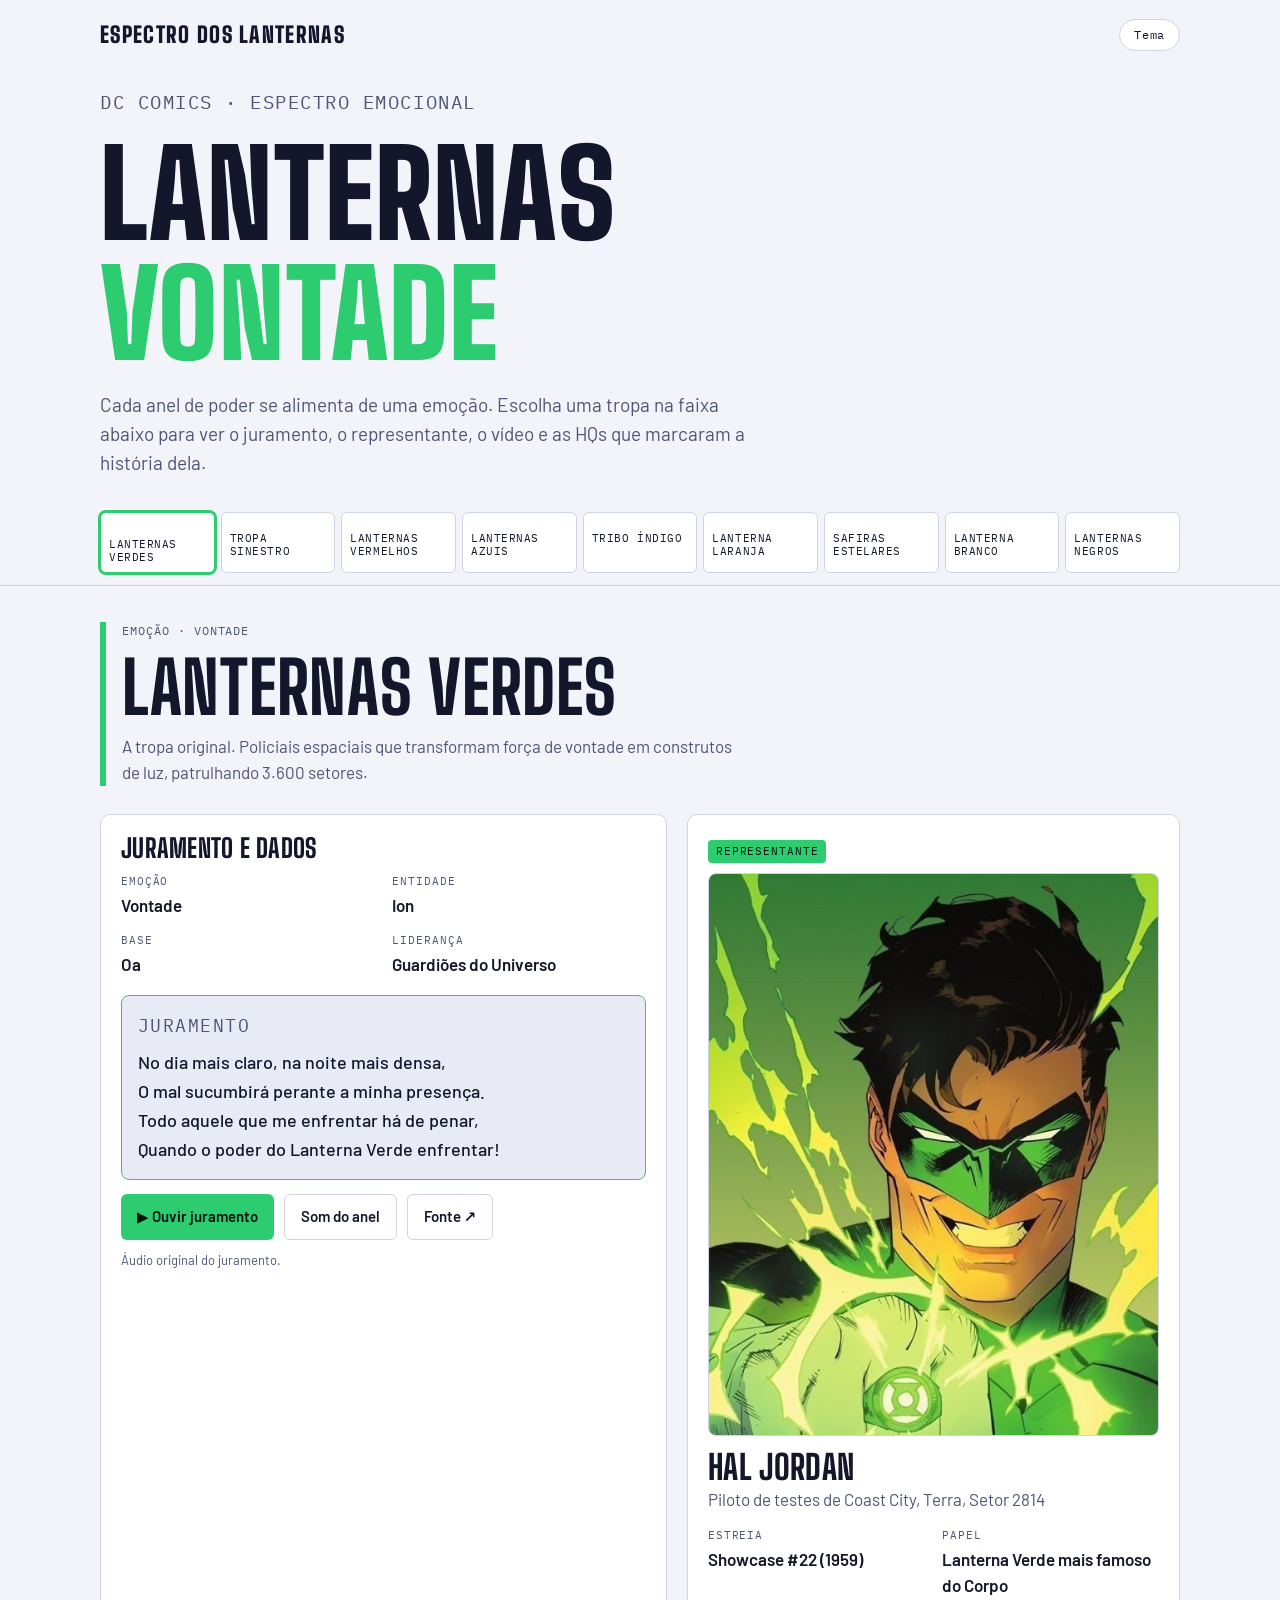
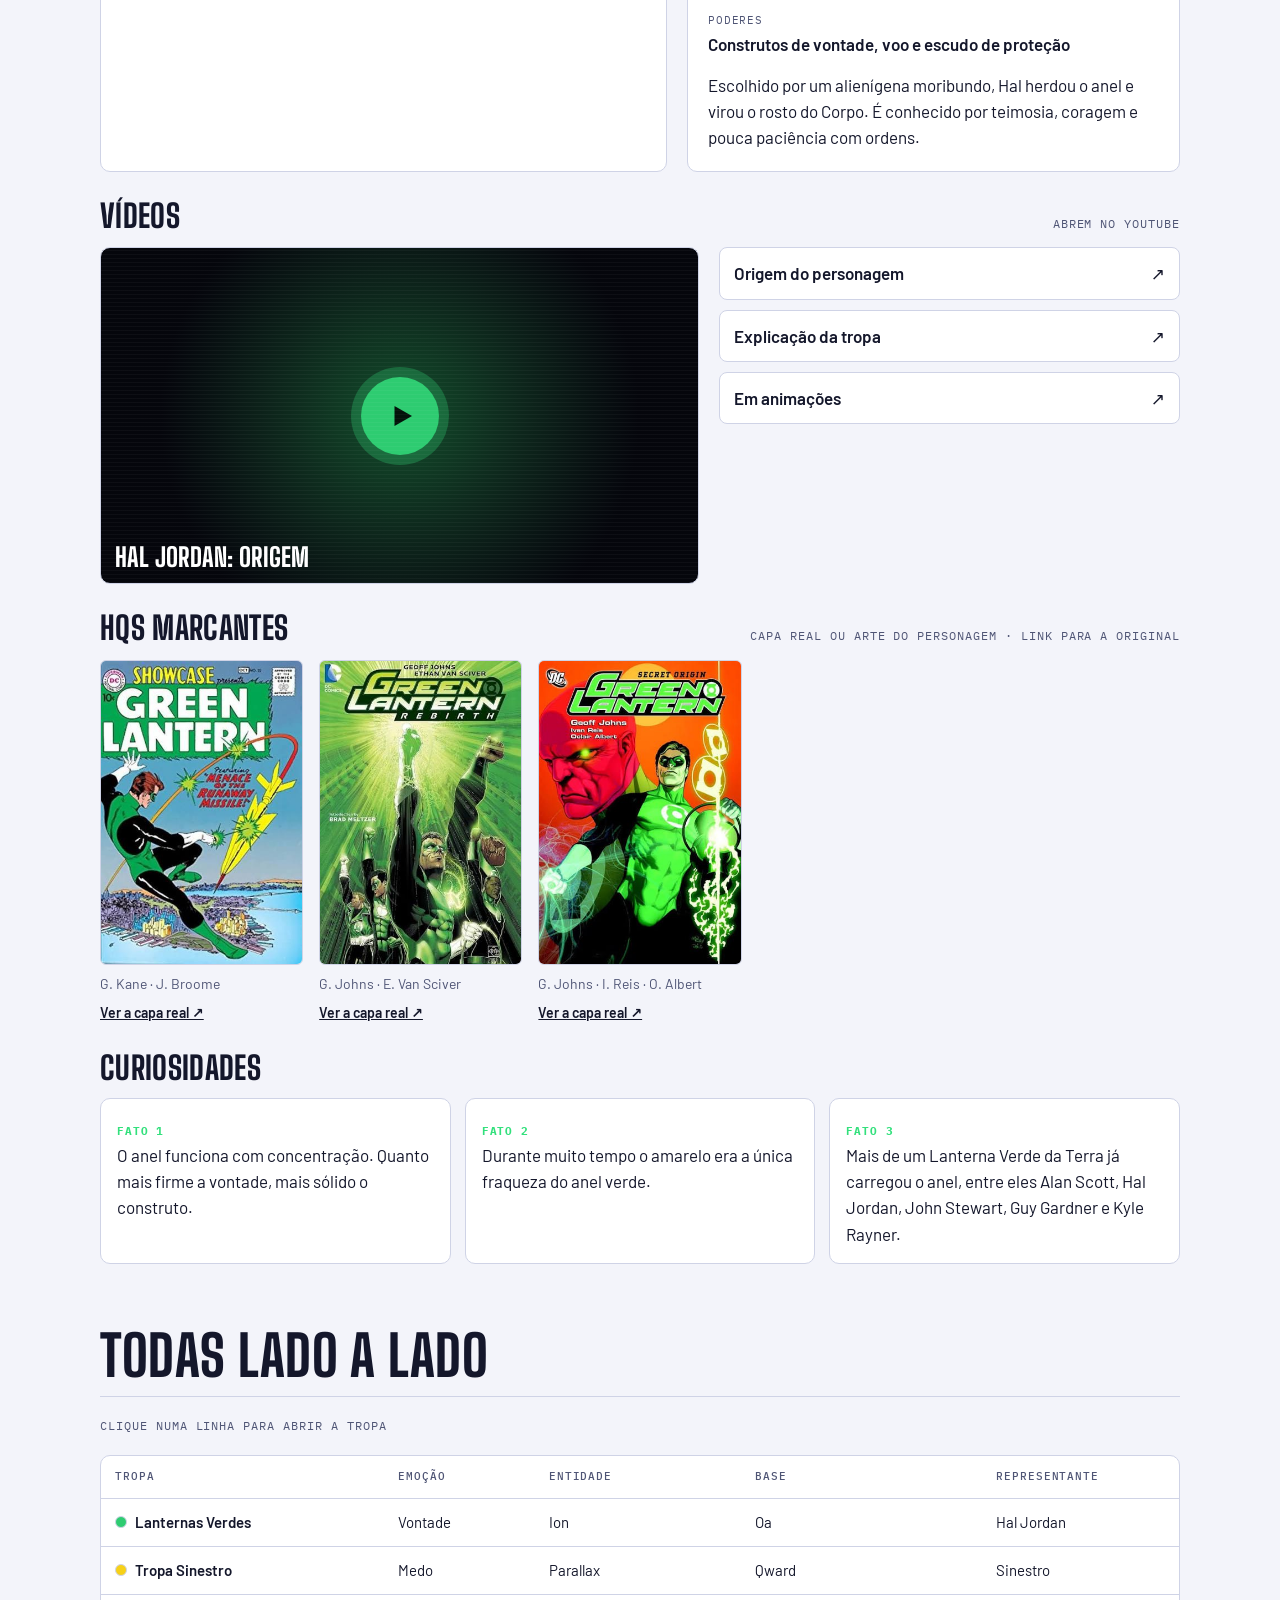
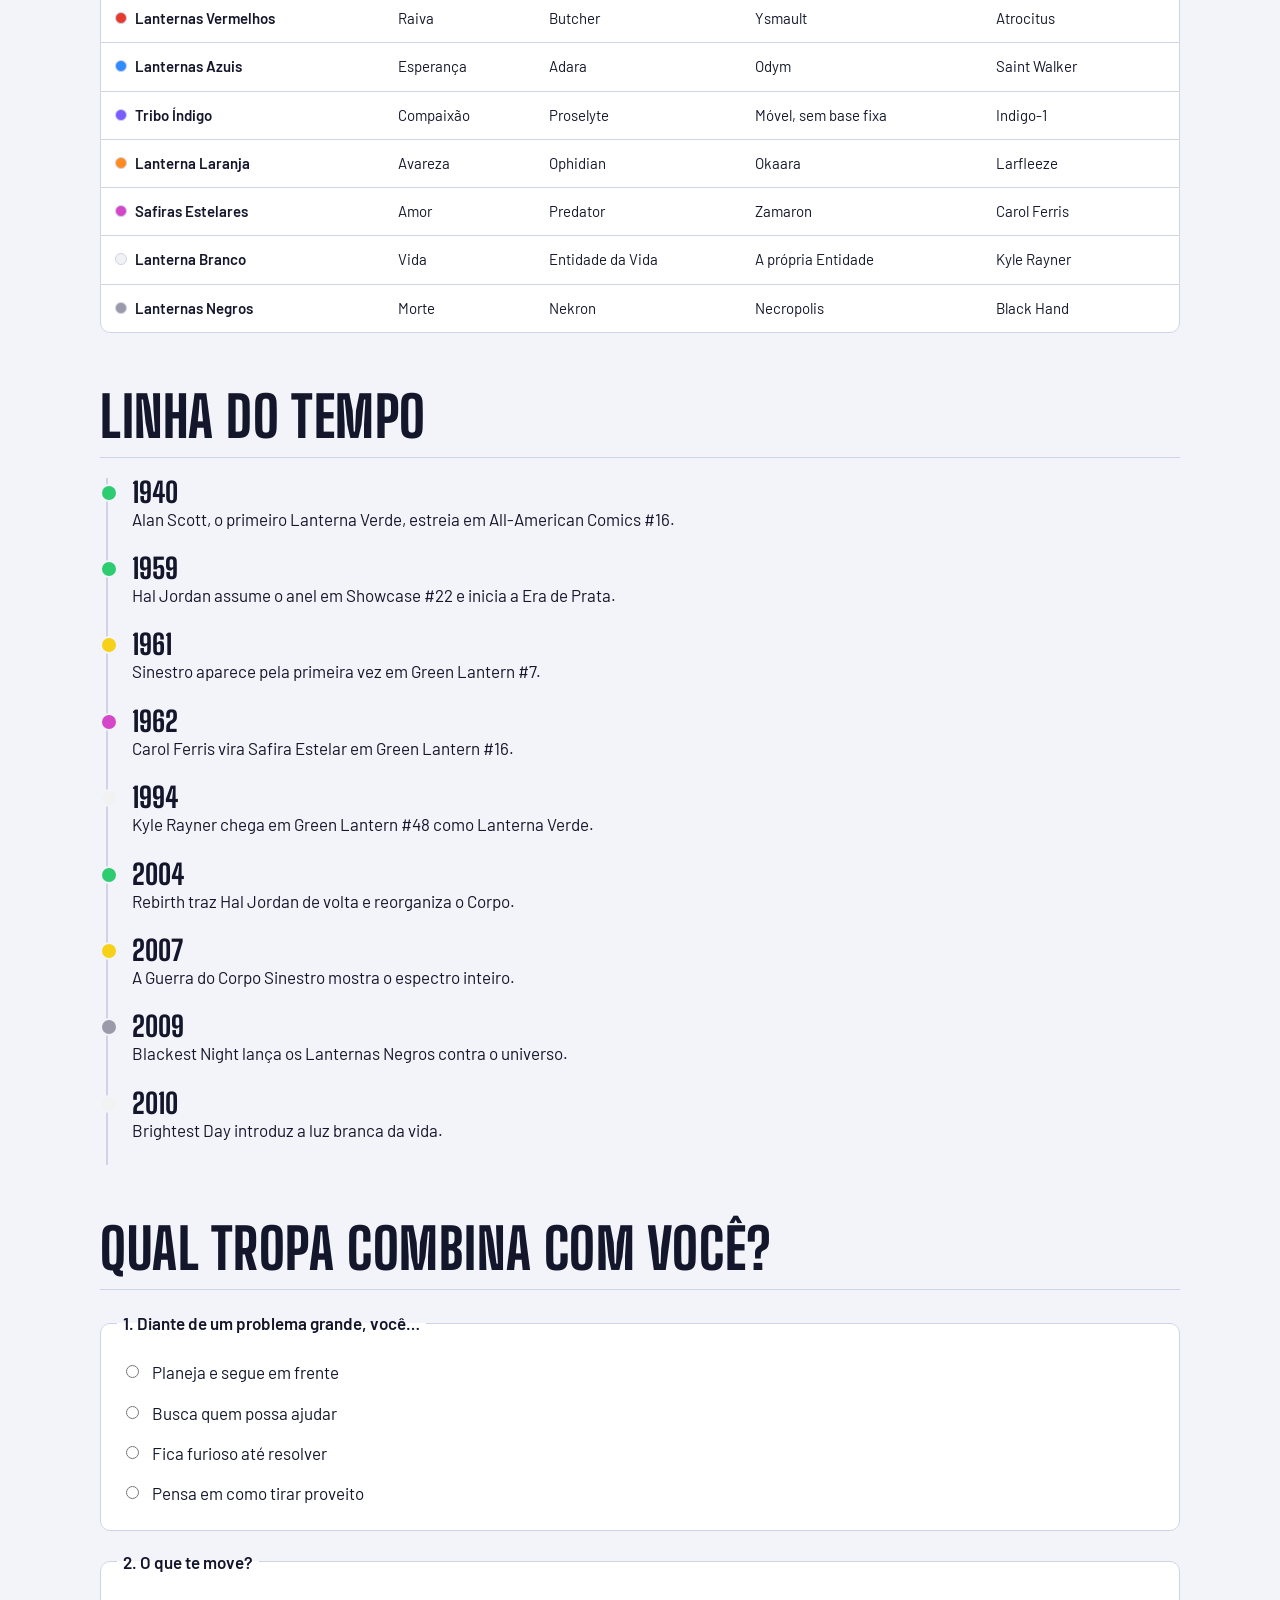
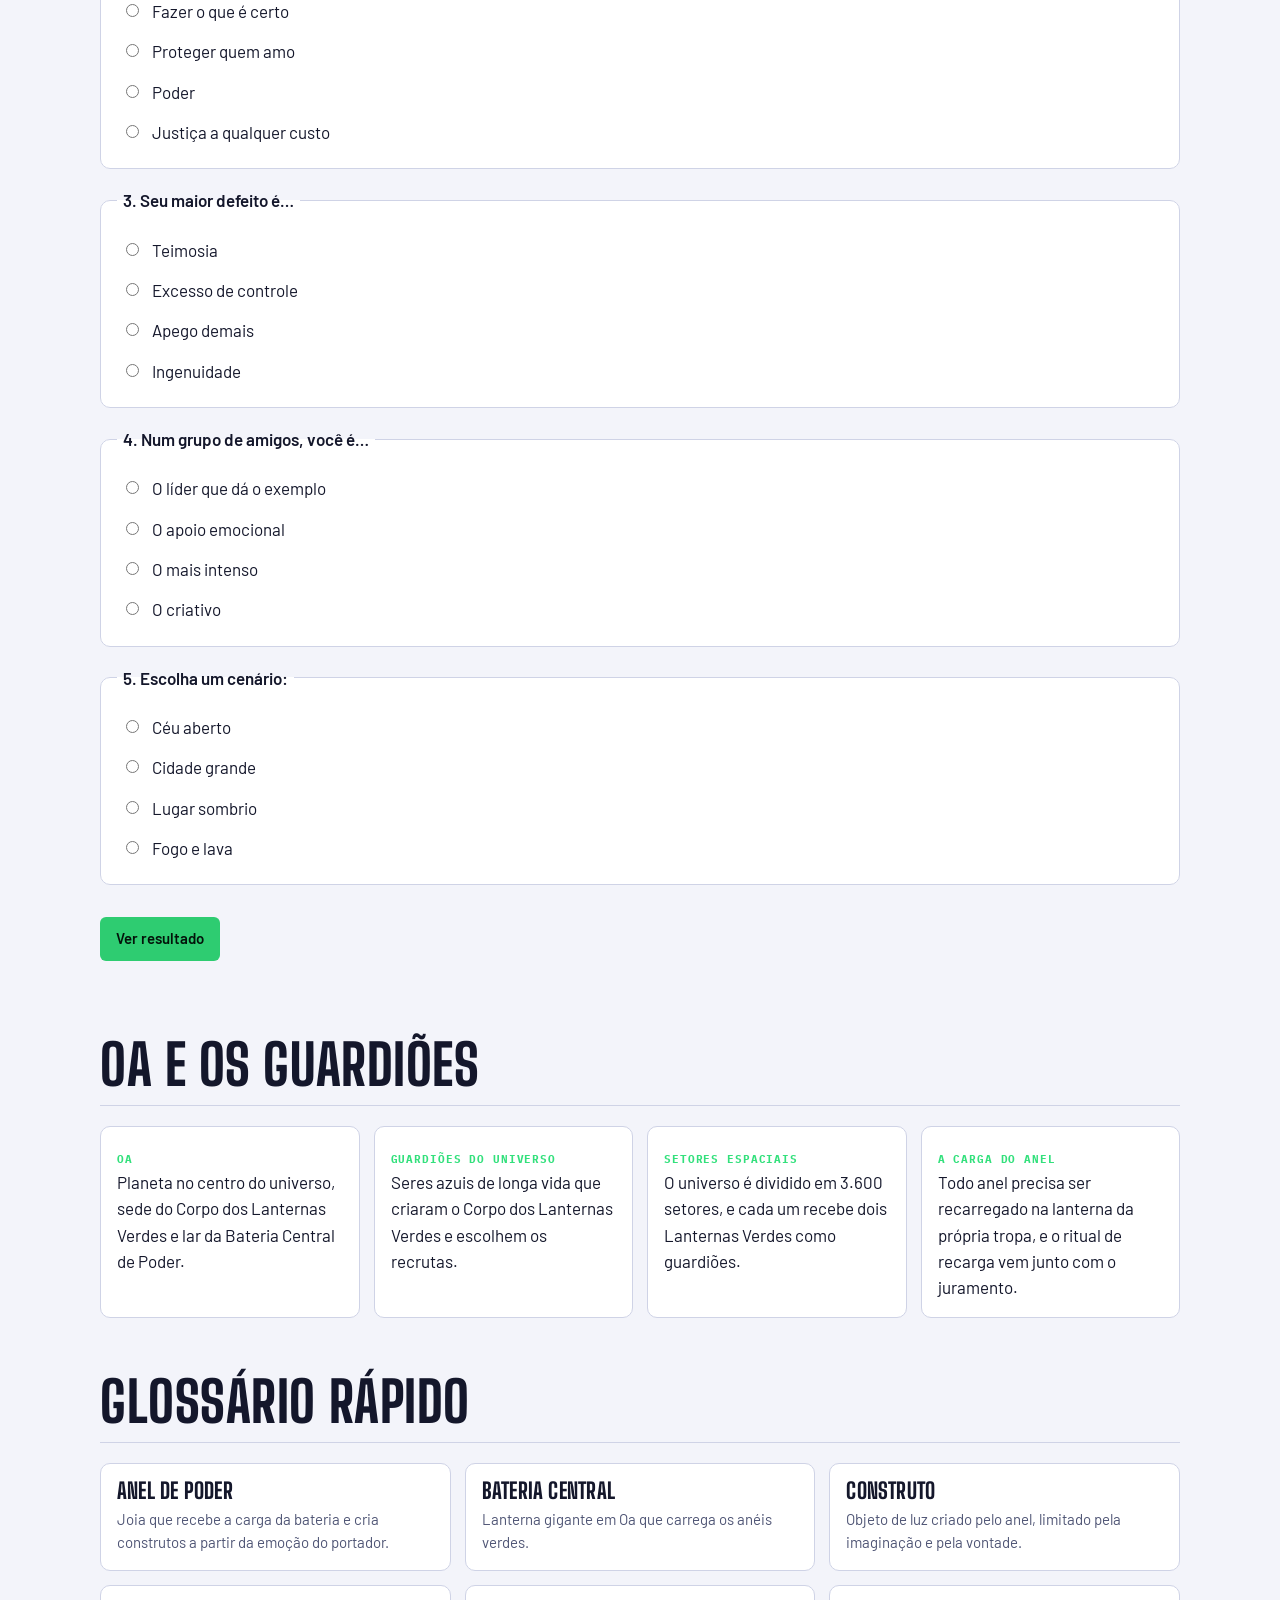
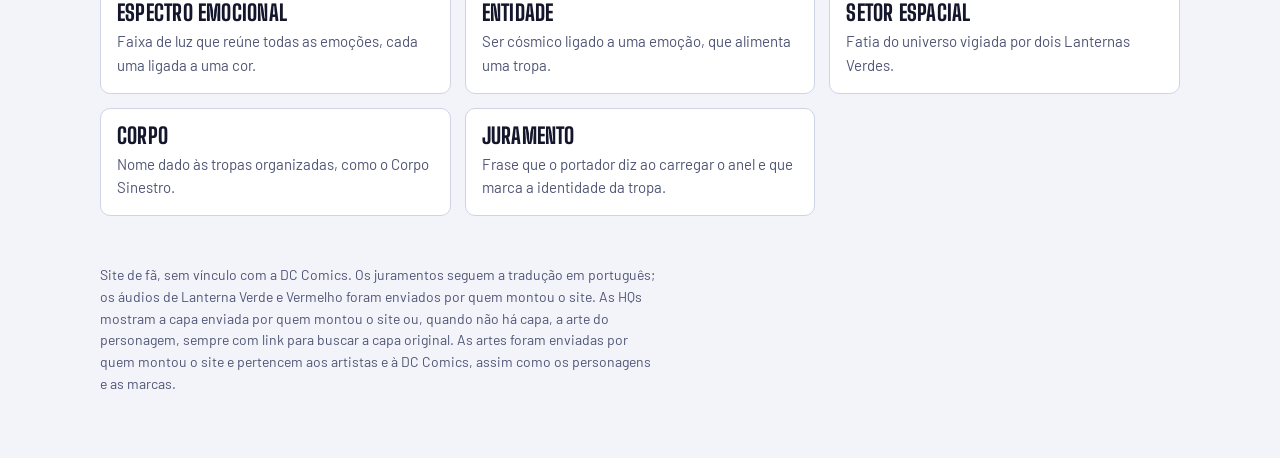
==== index.html @ 0316847e "Primeiro commit" ====
<!doctype html>
<html lang="pt-BR">
<head>
  <meta charset="utf-8">
  <meta name="viewport" content="width=device-width, initial-scale=1, viewport-fit=cover">
  <title>Lanternas</title>
  <link rel="preconnect" href="https://fonts.googleapis.com">
  <link rel="preconnect" href="https://fonts.gstatic.com" crossorigin>
  <link rel="stylesheet" href="https://fonts.googleapis.com/css2?family=Barlow:wght@400;500;600&family=Big+Shoulders+Display:wght@700;800;900&family=IBM+Plex+Mono:wght@400;500&display=swap">
  <link rel="stylesheet" href="styles.css">
</head>

<body>
  <div class="wrap">
    <div class="top">
      <div class="brand">Espectro dos Lanternas</div>
      <button class="tbtn" id="themeBtn" type="button">Tema</button>
    </div>

    <header class="hero">
      <p class="mono">DC Comics · Espectro Emocional</p>
      <h1>Lanternas<br><span id="heroWord">Uma emoção</span></h1>
      <p>Cada anel de poder se alimenta de uma emoção. Escolha uma tropa na faixa abaixo para ver o juramento, o
        representante, o vídeo e as HQs que marcaram a história dela.</p>
    </header>
  </div>

  <nav class="spectrum" aria-label="Escolher tropa">
    <div class="spectrum-in" id="sp"></div>
  </nav>

  <main class="wrap">
    <section class="panel" id="panel" aria-live="polite"></section>

    <section class="sec" id="comparar">
      <h2>Todas lado a lado</h2>
      <p class="mono">Clique numa linha para abrir a tropa</p>
      <div class="scroll">
        <table id="tbl"></table>
      </div>
    </section>

    <section class="sec" id="tempo">
      <h2>Linha do tempo</h2>
      <ol class="tl" id="tl"></ol>
    </section>

    <section class="sec" id="quiz">
      <h2>Qual tropa combina com você?</h2>
      <form class="quiz" id="quizForm"></form>
      <div id="quizOut"></div>
    </section>

    <section class="sec" id="oa">
      <h2>Oa e os Guardiões</h2>
      <div class="facts-list">
        <div class="card"><b>Oa</b>
          <p>Planeta no centro do universo, sede do Corpo dos Lanternas Verdes e lar da Bateria Central de Poder.</p>
        </div>
        <div class="card"><b>Guardiões do Universo</b>
          <p>Seres azuis de longa vida que criaram o Corpo dos Lanternas Verdes e escolhem os recrutas.</p>
        </div>
        <div class="card"><b>Setores espaciais</b>
          <p>O universo é dividido em 3.600 setores, e cada um recebe dois Lanternas Verdes como guardiões.</p>
        </div>
        <div class="card"><b>A carga do anel</b>
          <p>Todo anel precisa ser recarregado na lanterna da própria tropa, e o ritual de recarga vem junto com o
            juramento.</p>
        </div>
      </div>
    </section>

    <section class="sec" id="glossario">
      <h2>Glossário rápido</h2>
      <div class="gl" id="gl"></div>
    </section>

    <footer>
      Site de fã, sem vínculo com a DC Comics. Os juramentos seguem a tradução em português; os áudios de Lanterna Verde
      e Vermelho foram enviados por quem montou o site. As HQs mostram a capa enviada por quem montou o site ou, quando
      não há capa, a arte do personagem, sempre com link para buscar a capa original. As artes foram enviadas por quem
      montou o site e pertencem aos artistas e à DC Comics, assim como os personagens e as marcas.
    </footer>
  </main>

  <script src="script.js" defer></script>


</body>

</html>
---- styles.css ----
:root {
      color-scheme: light;
      box-sizing: border-box;
      padding-top: env(safe-area-inset-top, 0px);
      padding-bottom: env(safe-area-inset-bottom, 0px)
    }

    html {
      scroll-padding-top: env(safe-area-inset-top, 0px)
    }

    body {
      margin: 0;
      padding: 0;
      font: 14px -apple-system, BlinkMacSystemFont, sans-serif;
      background: #fff;
      color: #000
    }

    img {
      max-width: 100%
    }

    [hidden]:not([hidden=until-found i]) {
      display: none !important
    }
  

    /* Layout: uma faixa do espectro no topo escolhe a tropa; o painel inteiro troca de cor conforme a escolha. Abaixo ficam tabela comparativa, linha do tempo, quiz e glossário. */
    :root {
      --bg: #07080f;
      --bg2: #0d0f1c;
      --panel: #121528;
      --fg: #eceef8;
      --muted: #a1a7c4;
      --line: #272b48;
      --c: #2ecc71;
      --on: #03130a;
      --f-display: "Big Shoulders Display", "Arial Narrow", Impact, sans-serif;
      --f-body: "Barlow", system-ui, -apple-system, "Segoe UI", sans-serif;
      --f-mono: "IBM Plex Mono", ui-monospace, Menlo, Consolas, monospace;
      color-scheme: dark;
    }

    @media (prefers-color-scheme: light) {
      :root:not([data-theme="dark"]) {
        --bg: #f3f4fa;
        --bg2: #e8eaf5;
        --panel: #ffffff;
        --fg: #14172b;
        --muted: #4f5575;
        --line: #cfd3e6;
        color-scheme: light
      }
    }

    :root[data-theme="light"] {
      --bg: #f3f4fa;
      --bg2: #e8eaf5;
      --panel: #ffffff;
      --fg: #14172b;
      --muted: #4f5575;
      --line: #cfd3e6;
      color-scheme: light
    }

    :root[data-theme="dark"] {
      --bg: #07080f;
      --bg2: #0d0f1c;
      --panel: #121528;
      --fg: #eceef8;
      --muted: #a1a7c4;
      --line: #272b48;
      color-scheme: dark
    }

    * {
      box-sizing: border-box
    }

    html {
      scroll-behavior: smooth
    }

    body {
      background: var(--bg);
      color: var(--fg);
      font-family: var(--f-body);
      font-size: 17px;
      line-height: 1.55;
      padding-inline: 16px;
      padding-block: 0 64px;
      margin: 0
    }

    .wrap {
      max-width: 1080px;
      margin-inline: auto
    }

    h1,
    h2,
    h3 {
      font-family: var(--f-display);
      font-weight: 800;
      line-height: 1;
      margin: 0;
      text-wrap: balance;
      text-transform: uppercase;
      letter-spacing: .01em
    }

    p {
      margin: 0
    }

    a {
      color: inherit
    }

    button {
      font: inherit;
      color: inherit
    }

    :focus-visible {
      outline: 3px solid var(--c);
      outline-offset: 2px
    }

    .mono {
      font-family: var(--f-mono);
      font-size: 12px;
      letter-spacing: .08em;
      text-transform: uppercase;
      color: var(--muted)
    }

    /* topo */
    .top {
      display: flex;
      justify-content: space-between;
      align-items: center;
      gap: 12px;
      padding-block: 18px 8px
    }

    .brand {
      font-family: var(--f-display);
      font-weight: 900;
      font-size: 22px;
      letter-spacing: .06em;
      text-transform: uppercase
    }

    .tbtn {
      border: 1px solid var(--line);
      background: var(--panel);
      border-radius: 999px;
      padding: 6px 14px;
      cursor: pointer;
      font-family: var(--f-mono);
      font-size: 12px;
      letter-spacing: .06em
    }

    .tbtn:hover {
      border-color: var(--c)
    }

    .hero {
      padding-block: 28px 24px;
      display: grid;
      gap: 16px
    }

    .hero h1 {
      font-size: clamp(46px, 11vw, 120px);
      font-weight: 900
    }

    .hero h1 span {
      color: var(--c);
      transition: color .3s
    }

    .hero p {
      max-width: 60ch;
      color: var(--muted);
      font-size: 19px
    }

    /* espectro */
    .spectrum {
      position: sticky;
      top: env(safe-area-inset-top, 0px);
      z-index: 5;
      background: var(--bg);
      padding-block: 10px 12px;
      border-bottom: 1px solid var(--line);
      margin-inline: -16px;
      padding-inline: 16px
    }

    .spectrum-in {
      max-width: 1080px;
      margin-inline: auto;
      display: grid;
      grid-template-columns: repeat(9, minmax(0, 1fr));
      gap: 6px
    }

    .sp {
      border: 1px solid var(--line);
      background: var(--panel);
      border-radius: 6px;
      padding: 0;
      cursor: pointer;
      overflow: hidden;
      display: flex;
      flex-direction: column;
      text-align: left
    }

    .sp i {
      display: block;
      height: 12px;
      background: var(--k)
    }

    .sp span {
      padding: 7px 8px 8px;
      font-family: var(--f-mono);
      font-size: 11px;
      letter-spacing: .05em;
      text-transform: uppercase;
      line-height: 1.2;
      overflow-wrap: anywhere
    }

    .sp[aria-pressed="true"] {
      border-color: var(--k);
      box-shadow: 0 0 0 2px var(--k)
    }

    .sp[aria-pressed="true"] i {
      height: 18px
    }

    @media(max-width:720px) {
      .spectrum-in {
        grid-template-columns: repeat(3, minmax(0, 1fr))
      }

      .sp i {
        height: 8px
      }
    }

    /* painel da tropa */
    .panel {
      display: grid;
      gap: 28px;
      padding-block: 36px 8px
    }

    .ph {
      display: grid;
      gap: 10px;
      border-left: 6px solid var(--c);
      padding-left: 16px;
      transition: border-color .3s
    }

    .ph h2 {
      font-size: clamp(36px, 7vw, 72px)
    }

    .ph .lead {
      color: var(--muted);
      max-width: 62ch
    }

    .cols {
      display: grid;
      grid-template-columns: minmax(0, 1.15fr) minmax(0, 1fr);
      gap: 20px
    }

    @media(max-width:820px) {
      .cols {
        grid-template-columns: minmax(0, 1fr)
      }
    }

    .card {
      background: var(--panel);
      border: 1px solid var(--line);
      border-radius: 10px;
      padding: 20px;
      min-width: 0
    }

    .card h3 {
      font-size: 26px;
      margin-bottom: 12px
    }

    .facts {
      display: grid;
      grid-template-columns: repeat(2, minmax(0, 1fr));
      gap: 14px 18px;
      margin: 0 0 18px
    }

    .facts dt {
      font-family: var(--f-mono);
      font-size: 11px;
      letter-spacing: .08em;
      text-transform: uppercase;
      color: var(--muted)
    }

    .facts dd {
      margin: 2px 0 0;
      font-weight: 600
    }

    .oath {
      border: 1px solid var(--c);
      border-radius: 8px;
      padding: 16px;
      background: var(--bg2)
    }

    .oath p {
      font-size: 18px
    }

    .oath-text {
      font-weight: 500;
      line-height: 1.6
    }

    .btns {
      display: flex;
      flex-wrap: wrap;
      gap: 10px;
      margin-top: 14px
    }

    .btn {
      background: var(--c);
      color: var(--on);
      border: 0;
      border-radius: 6px;
      padding: 10px 16px;
      font-weight: 600;
      cursor: pointer;
      display: inline-flex;
      align-items: center;
      gap: 8px;
      text-decoration: none;
      font-size: 15px
    }

    .btn.ghost {
      background: transparent;
      color: var(--fg);
      border: 1px solid var(--line)
    }

    .btn.ghost:hover {
      border-color: var(--c)
    }

    .btn:disabled {
      opacity: .5;
      cursor: not-allowed
    }

    .note {
      font-size: 13px;
      color: var(--muted);
      margin-top: 10px
    }

    .rep h3 {
      font-size: 34px;
      margin-bottom: 2px
    }

    .rep .alter {
      color: var(--muted);
      margin-bottom: 14px
    }

    .rep ul {
      margin: 12px 0 0;
      padding-left: 18px
    }

    .rep li {
      margin-bottom: 4px
    }

    .portrait {
      display: block;
      width: 100%;
      max-width: 100%;
      aspect-ratio: 4/5;
      object-fit: cover;
      object-position: center 18%;
      border-radius: 8px;
      border: 1px solid var(--line);
      margin-bottom: 14px;
      background: var(--bg2)
    }

    .tag {
      display: inline-block;
      background: var(--c);
      color: var(--on);
      font-family: var(--f-mono);
      font-size: 11px;
      letter-spacing: .08em;
      text-transform: uppercase;
      padding: 3px 8px;
      border-radius: 4px;
      margin-bottom: 10px
    }

    /* video */
    .video {
      display: grid;
      grid-template-columns: minmax(0, 1.3fr) minmax(0, 1fr);
      gap: 20px;
      align-items: stretch
    }

    @media(max-width:820px) {
      .video {
        grid-template-columns: minmax(0, 1fr)
      }
    }

    .screen {
      position: relative;
      aspect-ratio: 16/9;
      max-width: 100%;
      border-radius: 10px;
      overflow: hidden;
      background: radial-gradient(circle at 50% 50%, color-mix(in srgb, var(--c) 38%, #000) 0, #05060c 70%);
      border: 1px solid var(--line);
      display: grid;
      place-items: center;
      text-decoration: none;
      color: #fff
    }

    .screen::after {
      content: "";
      position: absolute;
      inset: 0;
      background: repeating-linear-gradient(0deg, rgba(255, 255, 255, .035) 0 1px, transparent 1px 4px);
      pointer-events: none
    }

    .play {
      width: 78px;
      height: 78px;
      border-radius: 50%;
      background: var(--c);
      display: grid;
      place-items: center;
      box-shadow: 0 0 0 10px color-mix(in srgb, var(--c) 30%, transparent);
      transition: transform .2s
    }

    .screen:hover .play {
      transform: scale(1.08)
    }

    .play svg {
      width: 30px;
      height: 30px;
      fill: var(--on);
      margin-left: 4px
    }

    .screen .cap {
      position: absolute;
      left: 14px;
      bottom: 12px;
      right: 14px;
      font-family: var(--f-display);
      font-size: 26px;
      text-transform: uppercase;
      font-weight: 800;
      line-height: 1.05
    }

    .vlist {
      display: grid;
      gap: 10px;
      align-content: start
    }

    .vlist a {
      display: flex;
      justify-content: space-between;
      gap: 10px;
      align-items: center;
      border: 1px solid var(--line);
      background: var(--panel);
      border-radius: 8px;
      padding: 12px 14px;
      text-decoration: none
    }

    .vlist a:hover {
      border-color: var(--c)
    }

    .vlist b {
      font-weight: 600
    }

    /* hqs */
    .sec-h {
      display: flex;
      justify-content: space-between;
      align-items: baseline;
      gap: 12px;
      flex-wrap: wrap;
      margin-bottom: 14px
    }

    .sec-h h3 {
      font-size: 32px
    }

    .covers {
      display: grid;
      grid-template-columns: repeat(auto-fill, minmax(190px, 1fr));
      gap: 16px
    }

    .cv {
      display: grid;
      gap: 8px;
      min-width: 0
    }

    .art {
      position: relative;
      aspect-ratio: 2/3;
      max-width: 100%;
      border-radius: 6px;
      overflow: hidden;
      border: 1px solid var(--line);
      padding: 14px;
      display: flex;
      flex-direction: column;
      justify-content: space-between;
      background: linear-gradient(165deg, color-mix(in srgb, var(--c) 70%, #000) 0, #06070d 78%);
      color: #fff
    }

    .art img {
      position: absolute;
      inset: 0;
      width: 100%;
      height: 100%;
      object-fit: cover
    }

    .art::after {
      content: "";
      position: absolute;
      inset: 0;
      background: linear-gradient(180deg, rgba(0, 0, 0, .35) 0, transparent 30%, transparent 50%, rgba(0, 0, 0, .85) 100%)
    }

    .art .y {
      background: var(--c);
      color: var(--on);
      padding: 2px 8px;
      border-radius: 3px;
      align-self: flex-start;
      position: relative;
      z-index: 1;
      font-family: var(--f-mono);
      font-size: 11px;
      letter-spacing: .1em
    }

    .art .t {
      position: relative;
      z-index: 1;
      font-family: var(--f-display);
      font-weight: 900;
      font-size: 28px;
      line-height: .95;
      text-transform: uppercase;
      text-shadow: 0 2px 12px #000
    }

    .coverimg {
      display: block;
      width: 100%;
      max-width: 100%;
      aspect-ratio: 2/3;
      object-fit: cover;
      border-radius: 6px;
      border: 1px solid var(--line);
      background: var(--bg2)
    }

    .cv .meta {
      font-size: 14px;
      color: var(--muted)
    }

    .cv a {
      font-size: 14px;
      font-weight: 600
    }

    .facts-list {
      display: grid;
      grid-template-columns: repeat(auto-fit, minmax(240px, 1fr));
      gap: 14px
    }

    .facts-list .card {
      padding: 16px
    }

    .facts-list b {
      font-family: var(--f-mono);
      font-size: 11px;
      letter-spacing: .08em;
      text-transform: uppercase;
      color: var(--c);
      filter: brightness(1.1)
    }

    /* seções gerais */
    .sec {
      padding-block: 56px 0;
      display: grid;
      gap: 20px
    }

    .sec>h2 {
      font-size: clamp(34px, 6vw, 56px);
      border-bottom: 1px solid var(--line);
      padding-bottom: 12px
    }

    .scroll {
      overflow-x: auto;
      border: 1px solid var(--line);
      border-radius: 10px;
      background: var(--panel)
    }

    table {
      border-collapse: collapse;
      width: 100%;
      min-width: 760px;
      font-size: 15px
    }

    th,
    td {
      padding: 12px 14px;
      text-align: left;
      border-bottom: 1px solid var(--line);
      vertical-align: top
    }

    th {
      font-family: var(--f-mono);
      font-size: 11px;
      letter-spacing: .08em;
      text-transform: uppercase;
      color: var(--muted);
      font-weight: 500
    }

    tr:last-child td {
      border-bottom: 0
    }

    td:first-child {
      font-weight: 600;
      white-space: nowrap
    }

    .dot {
      display: inline-block;
      width: 12px;
      height: 12px;
      border-radius: 50%;
      margin-right: 8px;
      background: var(--k);
      border: 1px solid var(--line)
    }

    tbody tr {
      cursor: pointer
    }

    tbody tr:hover {
      background: var(--bg2)
    }

    .tl {
      list-style: none;
      margin: 0;
      padding: 0;
      display: grid;
      gap: 0;
      border-left: 2px solid var(--line);
      margin-left: 6px
    }

    .tl li {
      position: relative;
      padding: 0 0 22px 24px
    }

    .tl li::before {
      content: "";
      position: absolute;
      left: -8px;
      top: 6px;
      width: 14px;
      height: 14px;
      border-radius: 50%;
      background: var(--k);
      border: 2px solid var(--bg)
    }

    .tl .yr {
      font-family: var(--f-display);
      font-weight: 800;
      font-size: 28px;
      line-height: 1
    }

    .quiz {
      display: grid;
      gap: 18px
    }

    .q {
      border: 1px solid var(--line);
      border-radius: 10px;
      padding: 16px;
      background: var(--panel);
      margin: 0;
      min-width: 0
    }

    .q legend {
      font-weight: 600;
      padding-inline: 6px
    }

    .q label {
      display: flex;
      gap: 10px;
      align-items: flex-start;
      padding: 7px 4px;
      cursor: pointer
    }

    .q input {
      margin-top: 6px;
      accent-color: var(--c)
    }

    .result {
      border: 2px solid var(--k, var(--line));
      border-radius: 10px;
      padding: 18px;
      background: var(--panel)
    }

    .result h3 {
      font-size: 36px
    }

    .gl {
      display: grid;
      grid-template-columns: repeat(auto-fit, minmax(260px, 1fr));
      gap: 14px
    }

    .gl .card {
      padding: 16px
    }

    .gl h3 {
      font-size: 22px;
      margin-bottom: 6px
    }

    .gl p {
      color: var(--muted);
      font-size: 15px
    }

    footer {
      padding-block: 48px 0;
      color: var(--muted);
      font-size: 14px;
      max-width: 70ch
    }

    @media (prefers-reduced-motion:reduce) {
      * {
        transition: none !important;
        scroll-behavior: auto !important
      }
    }
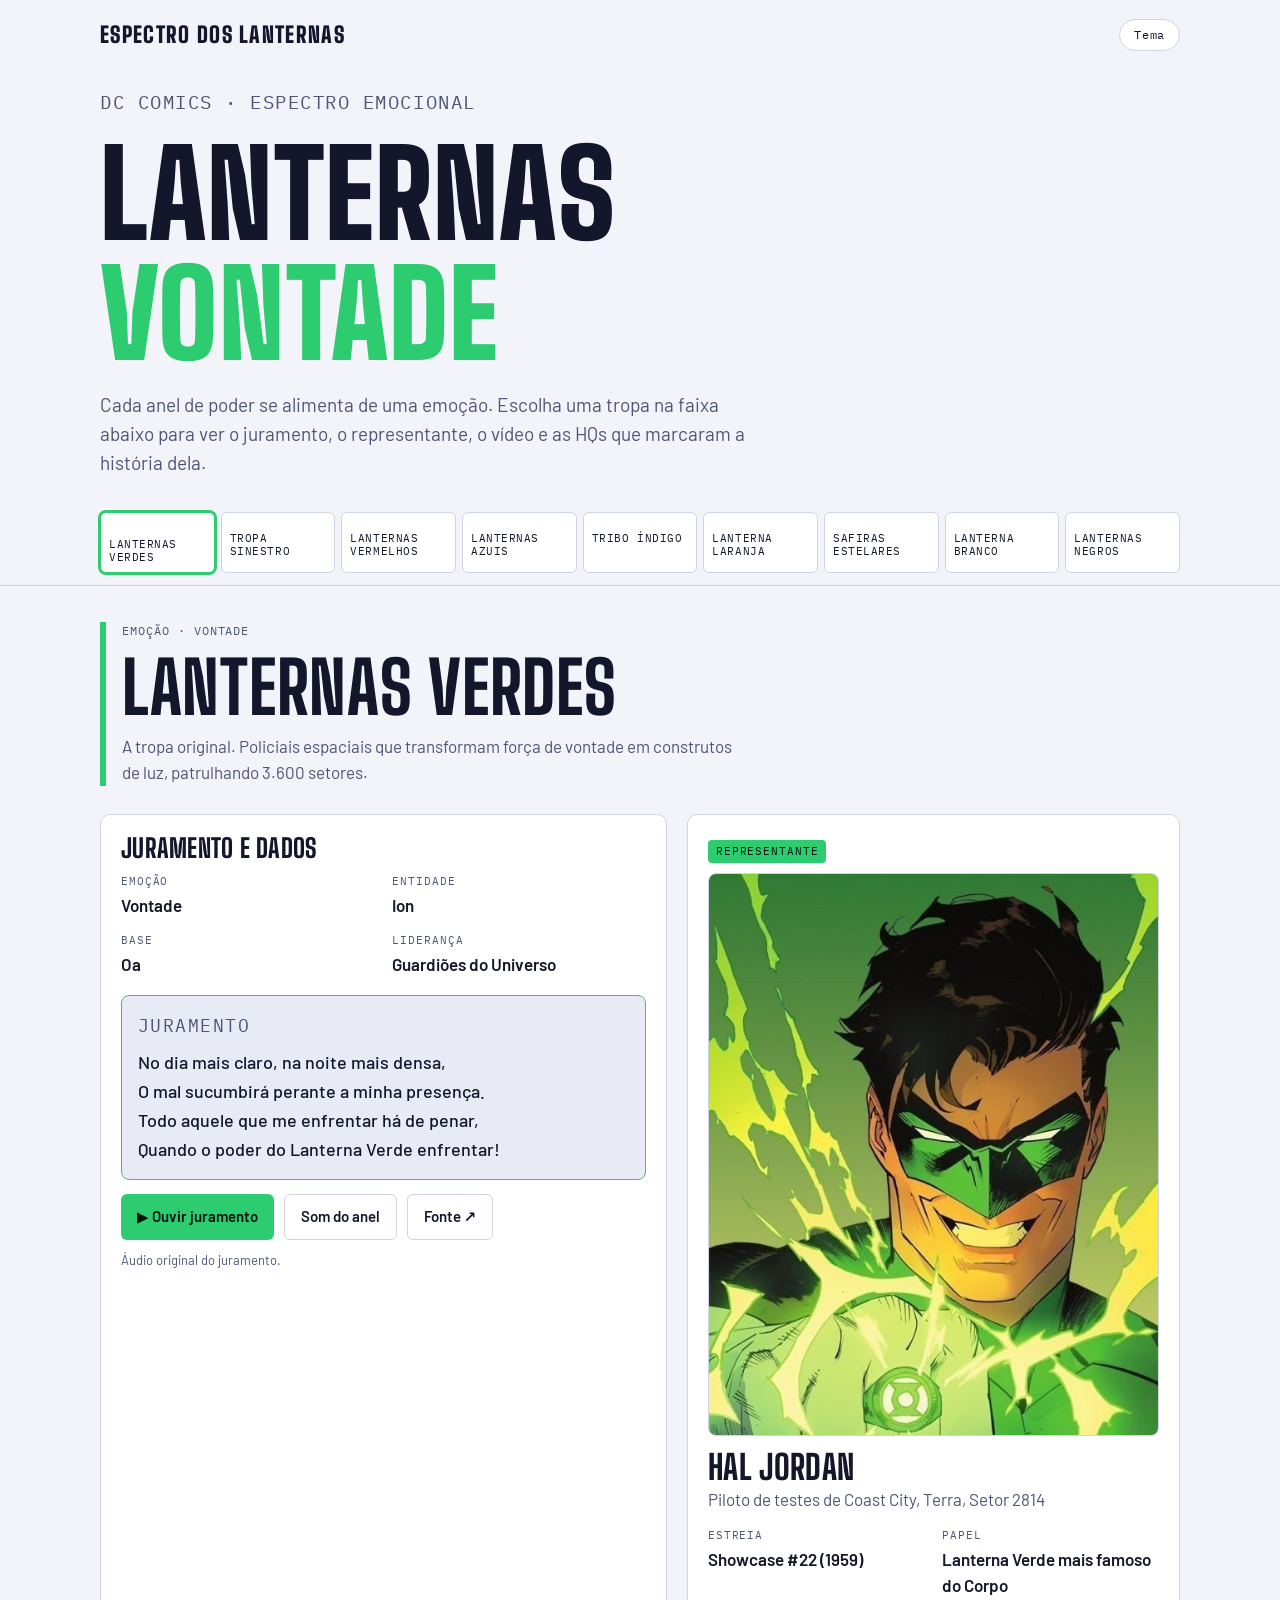
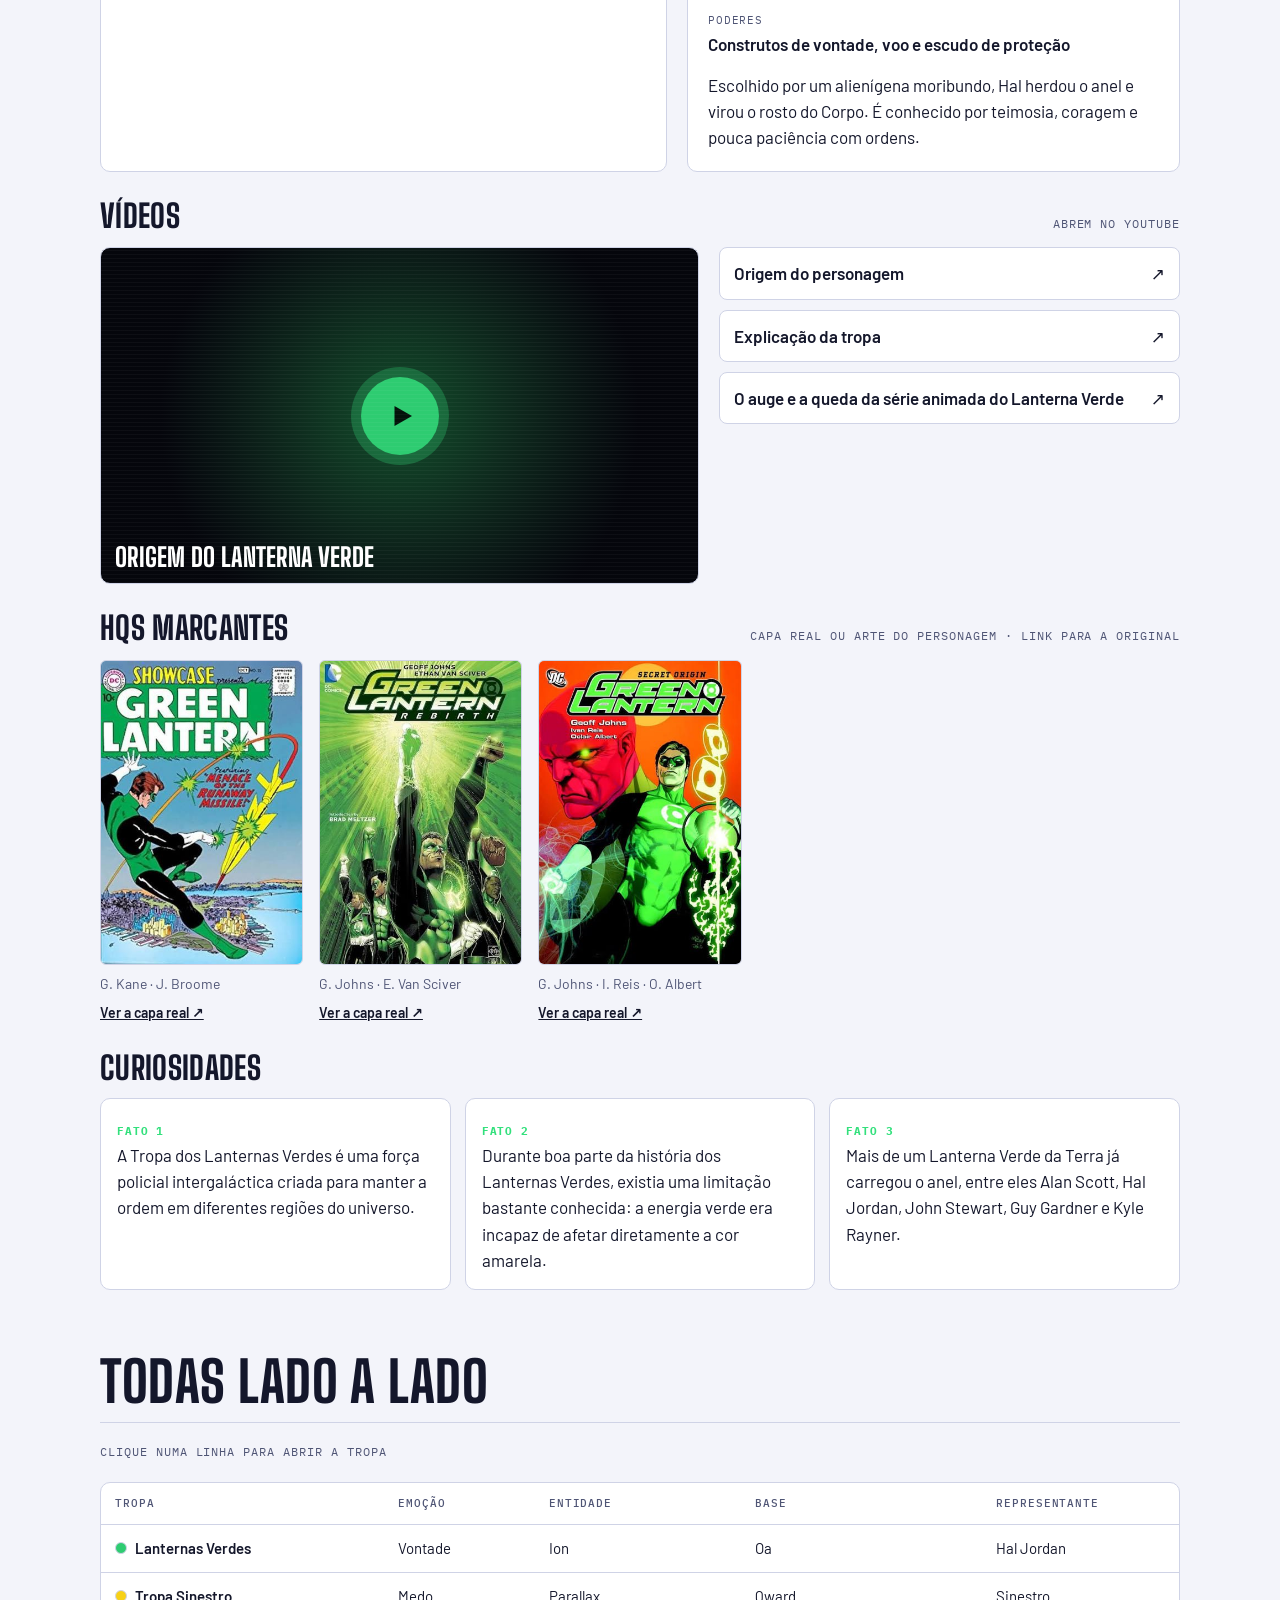
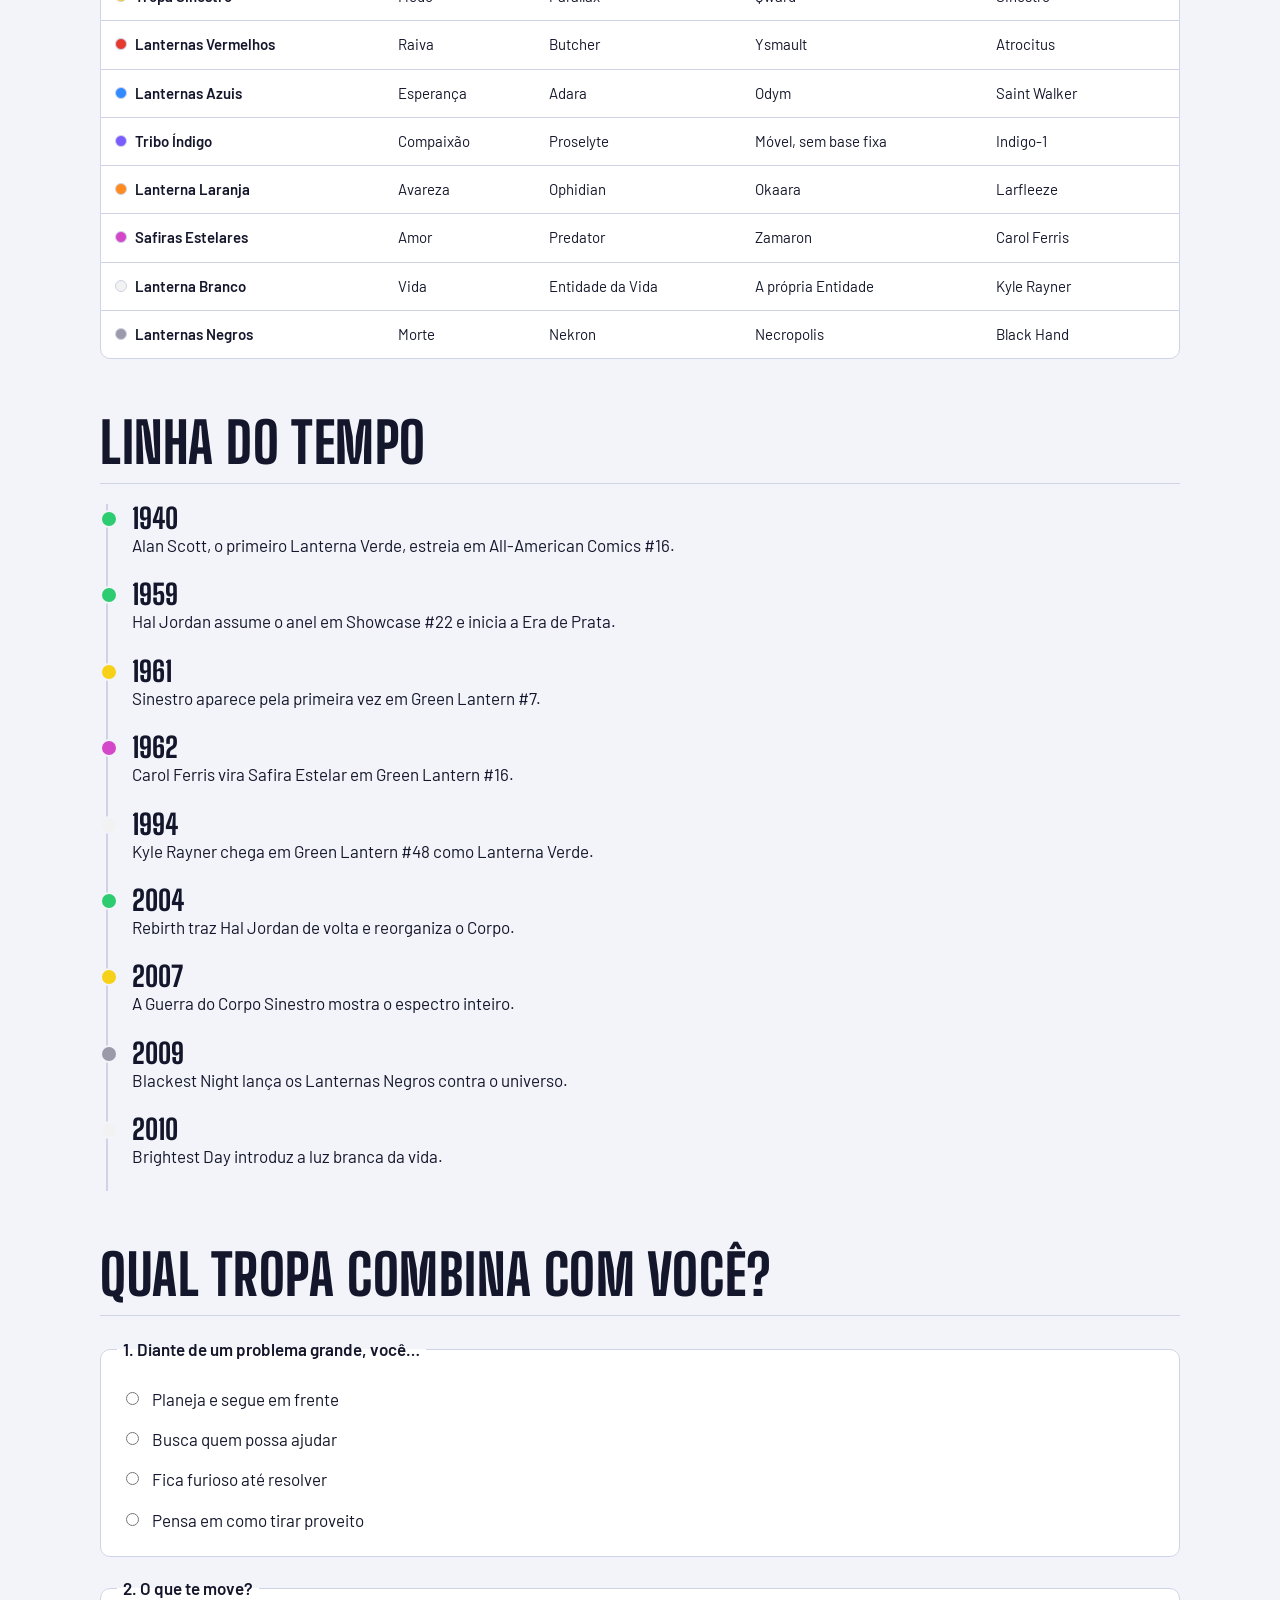
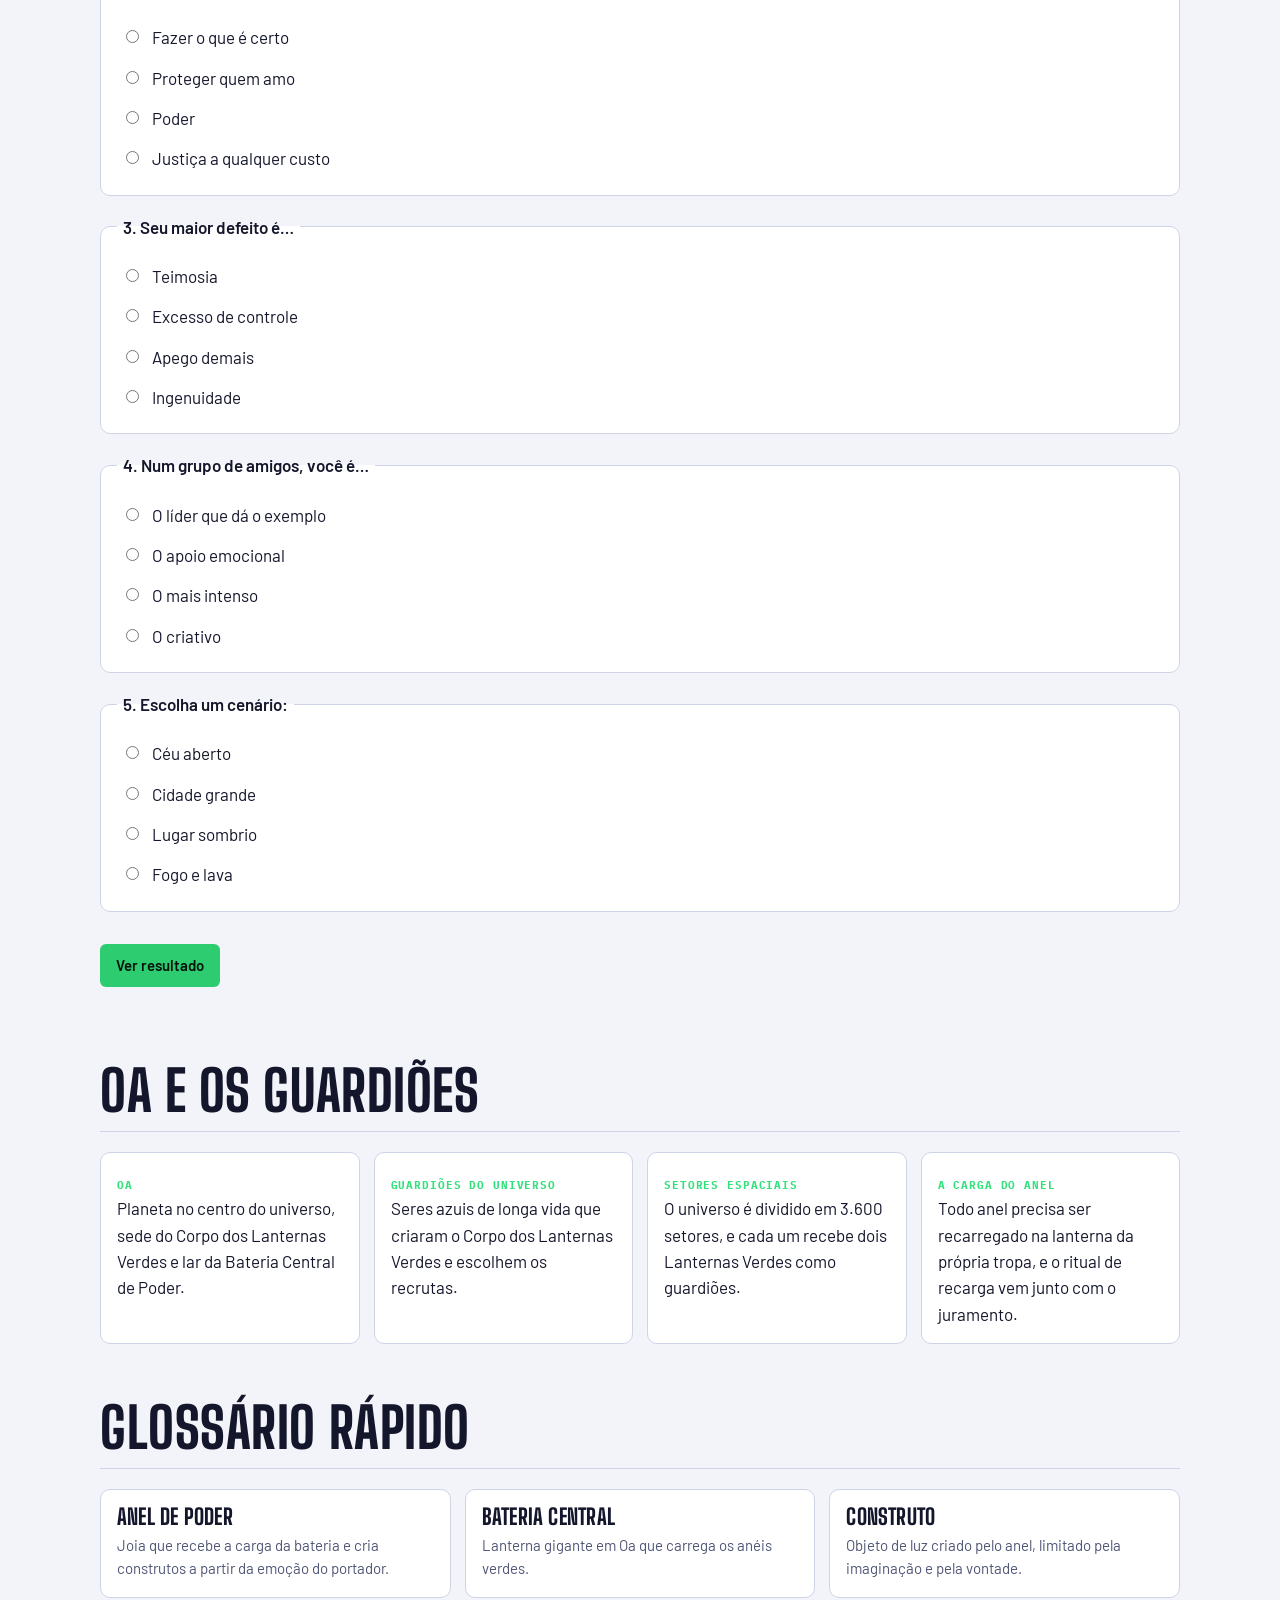
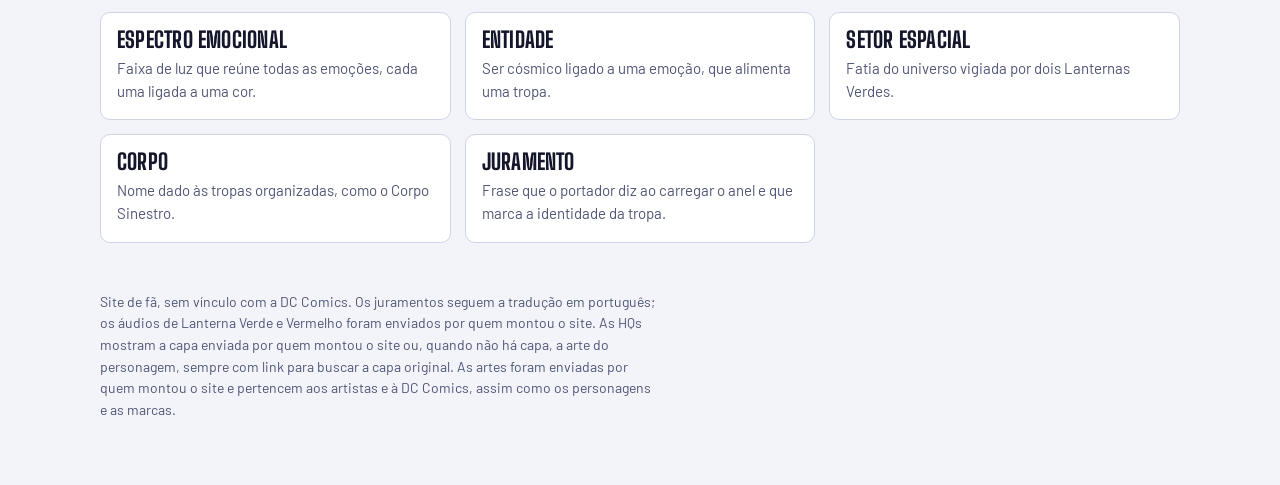
==== commit 8a7720d0: "ico" ====
--- a/index.html
+++ b/index.html
@@ -8,6 +8,7 @@
   <link rel="preconnect" href="https://fonts.gstatic.com" crossorigin>
   <link rel="stylesheet" href="https://fonts.googleapis.com/css2?family=Barlow:wght@400;500;600&family=Big+Shoulders+Display:wght@700;800;900&family=IBM+Plex+Mono:wght@400;500&display=swap">
   <link rel="stylesheet" href="styles.css">
+  <link rel="icon" href="assets/logo.ico" type="image/x-icon">
 </head>
 
 <body>
--- a/styles.css
+++ b/styles.css
@@ -827,4 +827,6 @@
         scroll-behavior: auto !important
       }
     }
-  
+
+    
+
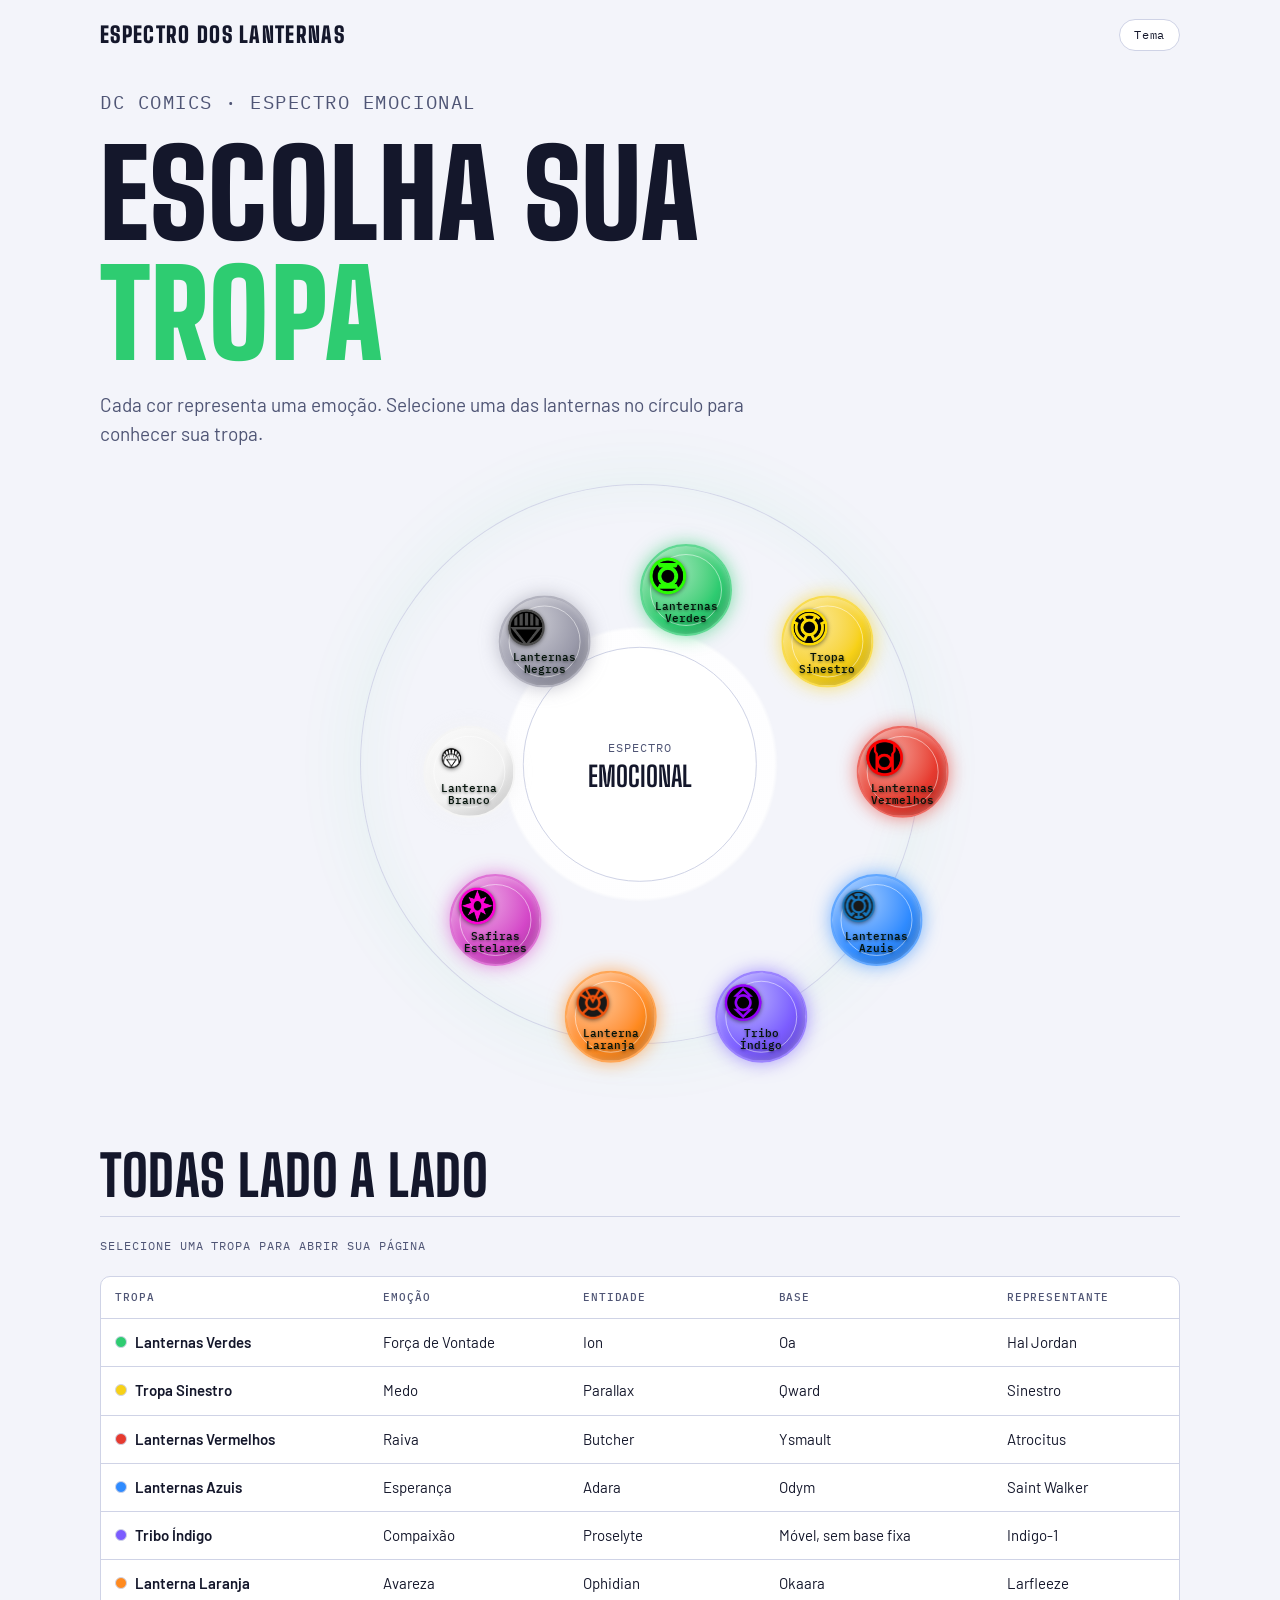
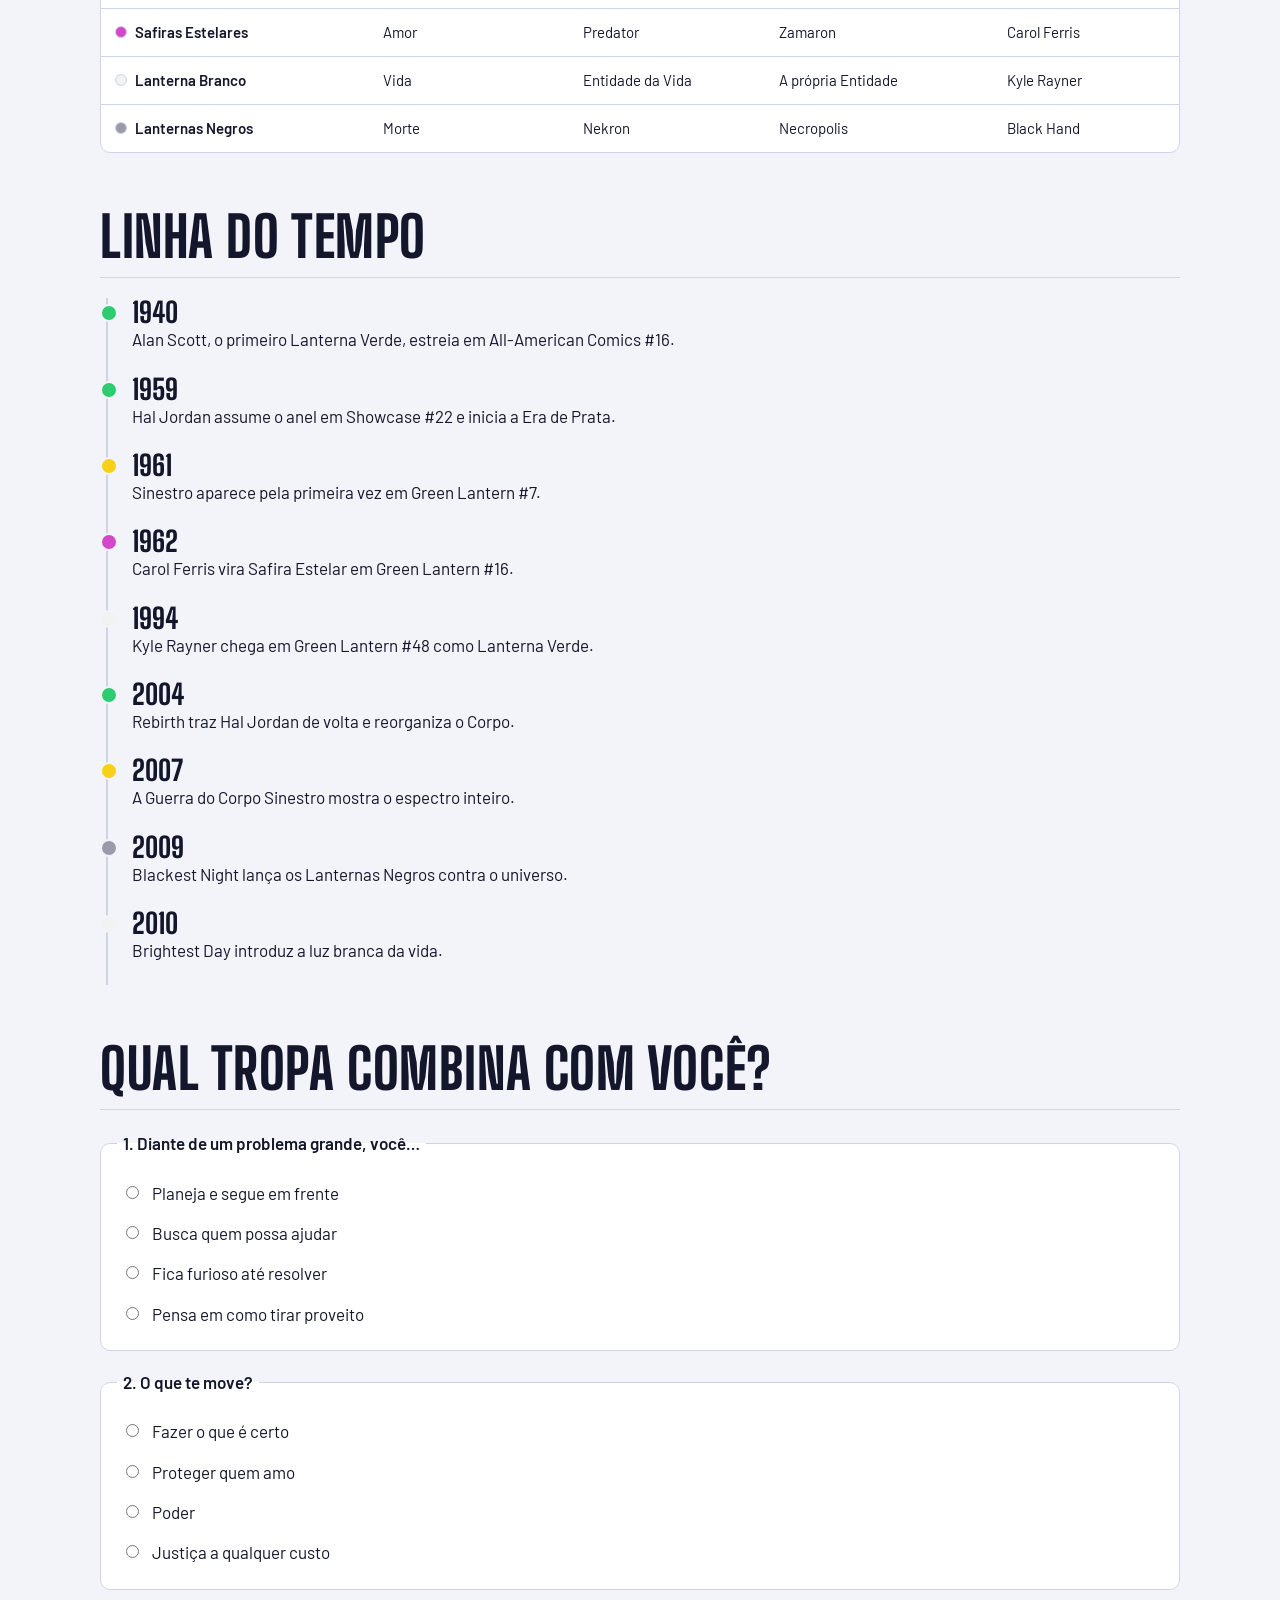
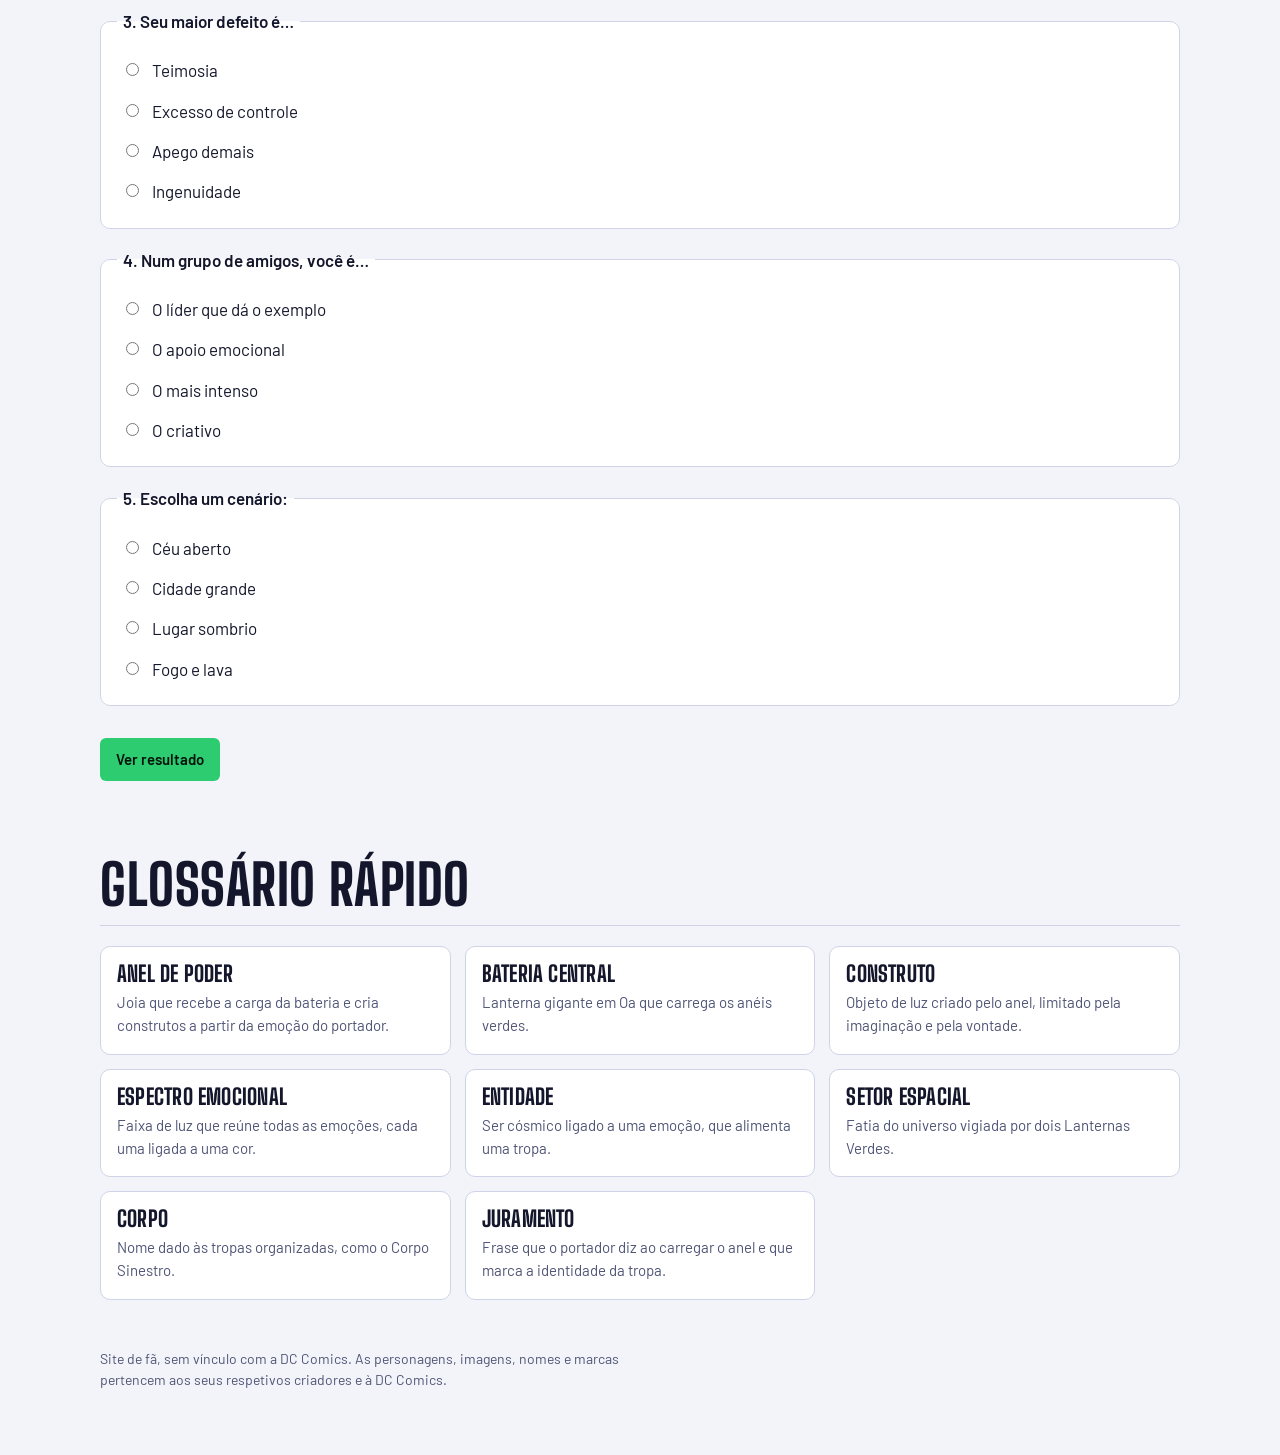
==== commit ef0840b9: "Tela inicial" ====
--- a/index.html
+++ b/index.html
@@ -1,14 +1,16 @@
 <!doctype html>
-<html lang="pt-BR">
+<html lang="pt-BR" data-home>
+
 <head>
   <meta charset="utf-8">
   <meta name="viewport" content="width=device-width, initial-scale=1, viewport-fit=cover">
-  <title>Lanternas</title>
+  <title>Espectro dos Lanternas</title>
   <link rel="preconnect" href="https://fonts.googleapis.com">
   <link rel="preconnect" href="https://fonts.gstatic.com" crossorigin>
-  <link rel="stylesheet" href="https://fonts.googleapis.com/css2?family=Barlow:wght@400;500;600&family=Big+Shoulders+Display:wght@700;800;900&family=IBM+Plex+Mono:wght@400;500&display=swap">
+  <link rel="stylesheet"
+    href="https://fonts.googleapis.com/css2?family=Barlow:wght@400;500;600&family=Big+Shoulders+Display:wght@700;800;900&family=IBM+Plex+Mono:wght@400;500&display=swap">
   <link rel="stylesheet" href="styles.css">
-  <link rel="icon" href="assets/logo.ico" type="image/x-icon">
+  <link rel="icon" href="assets/Mogo.ico" type="image/x-icon">
 </head>
 
 <body>
@@ -20,73 +22,47 @@
 
     <header class="hero">
       <p class="mono">DC Comics · Espectro Emocional</p>
-      <h1>Lanternas<br><span id="heroWord">Uma emoção</span></h1>
-      <p>Cada anel de poder se alimenta de uma emoção. Escolha uma tropa na faixa abaixo para ver o juramento, o
-        representante, o vídeo e as HQs que marcaram a história dela.</p>
+      <h1>Escolha sua<br><span>tropa</span></h1>
+      <p>Cada cor representa uma emoção. Selecione uma das lanternas no círculo para conhecer sua tropa.</p>
     </header>
+
+    <nav class="orbit-section" aria-label="Escolher uma tropa">
+      <div class="spectrum-in" id="sp"></div>
+    </nav>
+
+    <main>
+      <section class="sec" id="comparar">
+        <h2>Todas lado a lado</h2>
+        <p class="mono">Selecione uma tropa para abrir sua página</p>
+        <div class="scroll">
+          <table id="tbl"></table>
+        </div>
+      </section>
+
+      <section class="sec" id="tempo">
+        <h2>Linha do tempo</h2>
+        <ol class="tl" id="tl"></ol>
+      </section>
+
+      <section class="sec" id="quiz">
+        <h2>Qual tropa combina com você?</h2>
+        <form class="quiz" id="quizForm"></form>
+        <div id="quizOut"></div>
+      </section>
+
+      <section class="sec" id="glossario">
+        <h2>Glossário rápido</h2>
+        <div class="gl" id="gl"></div>
+      </section>
+
+      <footer>
+        Site de fã, sem vínculo com a DC Comics. As personagens, imagens, nomes e marcas pertencem aos seus respetivos
+        criadores e à DC Comics.
+      </footer>
+    </main>
   </div>
 
-  <nav class="spectrum" aria-label="Escolher tropa">
-    <div class="spectrum-in" id="sp"></div>
-  </nav>
-
-  <main class="wrap">
-    <section class="panel" id="panel" aria-live="polite"></section>
-
-    <section class="sec" id="comparar">
-      <h2>Todas lado a lado</h2>
-      <p class="mono">Clique numa linha para abrir a tropa</p>
-      <div class="scroll">
-        <table id="tbl"></table>
-      </div>
-    </section>
-
-    <section class="sec" id="tempo">
-      <h2>Linha do tempo</h2>
-      <ol class="tl" id="tl"></ol>
-    </section>
-
-    <section class="sec" id="quiz">
-      <h2>Qual tropa combina com você?</h2>
-      <form class="quiz" id="quizForm"></form>
-      <div id="quizOut"></div>
-    </section>
-
-    <section class="sec" id="oa">
-      <h2>Oa e os Guardiões</h2>
-      <div class="facts-list">
-        <div class="card"><b>Oa</b>
-          <p>Planeta no centro do universo, sede do Corpo dos Lanternas Verdes e lar da Bateria Central de Poder.</p>
-        </div>
-        <div class="card"><b>Guardiões do Universo</b>
-          <p>Seres azuis de longa vida que criaram o Corpo dos Lanternas Verdes e escolhem os recrutas.</p>
-        </div>
-        <div class="card"><b>Setores espaciais</b>
-          <p>O universo é dividido em 3.600 setores, e cada um recebe dois Lanternas Verdes como guardiões.</p>
-        </div>
-        <div class="card"><b>A carga do anel</b>
-          <p>Todo anel precisa ser recarregado na lanterna da própria tropa, e o ritual de recarga vem junto com o
-            juramento.</p>
-        </div>
-      </div>
-    </section>
-
-    <section class="sec" id="glossario">
-      <h2>Glossário rápido</h2>
-      <div class="gl" id="gl"></div>
-    </section>
-
-    <footer>
-      Site de fã, sem vínculo com a DC Comics. Os juramentos seguem a tradução em português; os áudios de Lanterna Verde
-      e Vermelho foram enviados por quem montou o site. As HQs mostram a capa enviada por quem montou o site ou, quando
-      não há capa, a arte do personagem, sempre com link para buscar a capa original. As artes foram enviadas por quem
-      montou o site e pertencem aos artistas e à DC Comics, assim como os personagens e as marcas.
-    </footer>
-  </main>
-
   <script src="script.js" defer></script>
-
-
 </body>
 
-</html>+</html>
--- a/styles.css
+++ b/styles.css
@@ -150,7 +150,8 @@
       font-weight: 900;
       font-size: 22px;
       letter-spacing: .06em;
-      text-transform: uppercase
+      text-transform: uppercase;
+      text-decoration: none
     }
 
     .tbtn {
@@ -188,73 +189,6 @@
       max-width: 60ch;
       color: var(--muted);
       font-size: 19px
-    }
-
-    /* espectro */
-    .spectrum {
-      position: sticky;
-      top: env(safe-area-inset-top, 0px);
-      z-index: 5;
-      background: var(--bg);
-      padding-block: 10px 12px;
-      border-bottom: 1px solid var(--line);
-      margin-inline: -16px;
-      padding-inline: 16px
-    }
-
-    .spectrum-in {
-      max-width: 1080px;
-      margin-inline: auto;
-      display: grid;
-      grid-template-columns: repeat(9, minmax(0, 1fr));
-      gap: 6px
-    }
-
-    .sp {
-      border: 1px solid var(--line);
-      background: var(--panel);
-      border-radius: 6px;
-      padding: 0;
-      cursor: pointer;
-      overflow: hidden;
-      display: flex;
-      flex-direction: column;
-      text-align: left
-    }
-
-    .sp i {
-      display: block;
-      height: 12px;
-      background: var(--k)
-    }
-
-    .sp span {
-      padding: 7px 8px 8px;
-      font-family: var(--f-mono);
-      font-size: 11px;
-      letter-spacing: .05em;
-      text-transform: uppercase;
-      line-height: 1.2;
-      overflow-wrap: anywhere
-    }
-
-    .sp[aria-pressed="true"] {
-      border-color: var(--k);
-      box-shadow: 0 0 0 2px var(--k)
-    }
-
-    .sp[aria-pressed="true"] i {
-      height: 18px
-    }
-
-    @media(max-width:720px) {
-      .spectrum-in {
-        grid-template-columns: repeat(3, minmax(0, 1fr))
-      }
-
-      .sp i {
-        height: 8px
-      }
     }
 
     /* painel da tropa */
@@ -646,6 +580,113 @@
       filter: brightness(1.1)
     }
 
+    .orbit-section {
+      display: grid;
+      place-items: center;
+      padding-block: 12px 48px
+    }
+
+    .spectrum-in {
+      --orbit-size: min(86vw, 560px);
+      --orbit-radius: clamp(105px, 33vw, 220px);
+      position: relative;
+      width: var(--orbit-size);
+      height: var(--orbit-size);
+      max-width: 100%;
+      border: 1px solid color-mix(in srgb, var(--line), transparent 10%);
+      border-radius: 50%;
+      background: radial-gradient(circle, color-mix(in srgb, var(--panel), transparent 15%) 0 34%, transparent 35% 100%);
+      box-shadow: 0 0 70px color-mix(in srgb, var(--c), transparent 92%), inset 0 0 50px color-mix(in srgb, var(--c), transparent 94%)
+    }
+
+    .orbit-core {
+      position: absolute;
+      inset: 50%;
+      width: 42%;
+      aspect-ratio: 1;
+      transform: translate(-50%, -50%);
+      display: grid;
+      place-content: center;
+      gap: 4px;
+      border: 1px solid var(--line);
+      border-radius: 50%;
+      background: var(--panel);
+      text-align: center
+    }
+
+    .orbit-core strong {
+      font-family: var(--f-display);
+      font-size: clamp(18px, 4vw, 28px);
+      line-height: 1;
+      text-transform: uppercase
+    }
+
+    .sp-orb {
+      position: absolute;
+      z-index: 1;
+      top: 50%;
+      left: 50%;
+      width: clamp(66px, 15vw, 92px);
+      aspect-ratio: 1;
+      display: grid;
+      place-content: center;
+      gap: 4px;
+      padding: 6px;
+      border: 2px solid color-mix(in srgb, var(--k), white 24%);
+      border-radius: 50%;
+      background: radial-gradient(circle at 32% 28%, color-mix(in srgb, var(--k), white 52%), var(--k) 58%, color-mix(in srgb, var(--k), black 30%));
+      box-shadow: 0 0 18px color-mix(in srgb, var(--k), transparent 38%), inset 0 2px 8px #ffffff66;
+      color: var(--on);
+      text-align: center;
+      text-decoration: none;
+      transform: rotate(calc(var(--i) * 40deg)) translateY(calc(-1 * var(--orbit-radius))) rotate(calc(var(--i) * -40deg));
+      transition: box-shadow .2s, scale .2s
+    }
+
+    .sp-orb:hover {
+      z-index: 2;
+      scale: 1.12;
+      box-shadow: 0 0 30px color-mix(in srgb, var(--k), transparent 12%), inset 0 2px 8px #ffffff80
+    }
+
+    .orb-light {
+      position: absolute;
+      inset: 8px;
+      border: 1px solid #ffffff80;
+      border-radius: 50%;
+      pointer-events: none
+    }
+
+    .orb-logo {
+      position: relative;
+      z-index: 1;
+      width: clamp(28px, 7vw, 40px);
+      height: clamp(28px, 7vw, 40px);
+      object-fit: contain;
+      filter: drop-shadow(0 1px 2px #0008)
+    }
+
+    .orb-name {
+      position: relative;
+      z-index: 1;
+      font-family: var(--f-mono);
+      font-size: clamp(9px, 2.5vw, 11px);
+      font-weight: 500;
+      line-height: 1.1;
+      text-shadow: 0 1px 3px #0008;
+      overflow-wrap: anywhere
+    }
+
+    @media(max-width: 420px) {
+      .spectrum-in {
+        --orbit-radius: 104px
+      }
+
+      .sp-orb {
+        width: 64px
+      }
+    }
+
     /* seções gerais */
     .sec {
       padding-block: 56px 0;
@@ -829,4 +870,3 @@
     }
 
     
-
